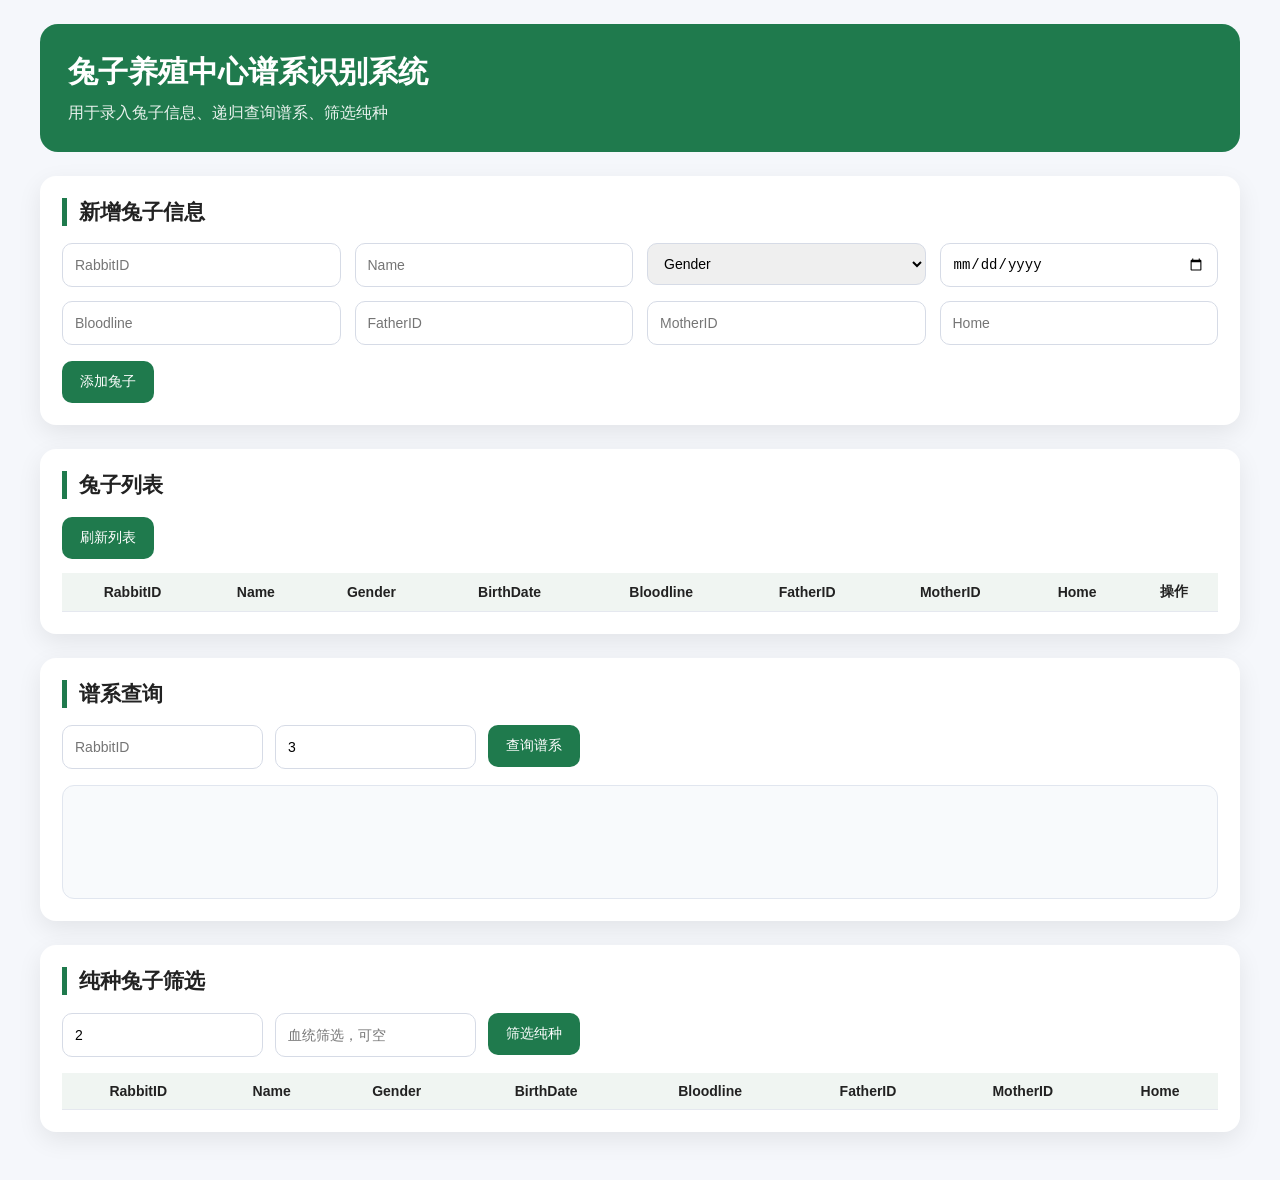
==== templates/index.html @ 920c098c "上传第一版网页系统代码" ====
<!DOCTYPE html>
<html lang="zh-CN">
<head>
    <meta charset="UTF-8">
    <title>兔子谱系识别系统</title>
    <link rel="stylesheet" href="/static/style.css">
</head>
<body>

<div class="app">

    <header class="header">
        <h1>兔子养殖中心谱系识别系统</h1>
        <p>用于录入兔子信息、递归查询谱系、筛选纯种</p>
    </header>

    <!-- 新增兔子模块 -->
    <section class="panel">
        <h2>新增兔子信息</h2>
        <div class="form-grid">
            <input id="RabbitID" placeholder="RabbitID">
            <input id="Name" placeholder="Name">
            <select id="Gender">
                <option value="">Gender</option>
                <option value="Male">Male</option>
                <option value="Female">Female</option>
            </select>
            <input id="BirthDate" type="date">
            <input id="Bloodline" placeholder="Bloodline">
            <input id="FatherID" placeholder="FatherID">
            <input id="MotherID" placeholder="MotherID">
            <input id="Home" placeholder="Home">
        </div>
        <button onclick="addRabbit()">添加兔子</button>
    </section>

    <!-- 兔子列表 -->
    <section class="panel">
        <h2>兔子列表</h2>
        <button onclick="loadRabbits()">刷新列表</button>
        <div class="table-wrapper">
            <table>
                <thead>
                    <tr>
                        <th>RabbitID</th>
                        <th>Name</th>
                        <th>Gender</th>
                        <th>BirthDate</th>
                        <th>Bloodline</th>
                        <th>FatherID</th>
                        <th>MotherID</th>
                        <th>Home</th>
                        <th>操作</th>
                    </tr>
                </thead>
                <tbody id="rabbitTable"></tbody>
            </table>
        </div>
    </section>

    <!-- 谱系查询 -->
    <section class="panel">
        <h2>谱系查询</h2>
        <div class="query-row">
            <input id="queryRabbitID" placeholder="RabbitID">
            <input id="lineageDepth" type="number" min="1" value="3">
            <button onclick="queryLineage()">查询谱系</button>
        </div>
        <div id="lineageResult" class="lineage-box"></div>
    </section>

    <!-- 纯种筛选 -->
    <section class="panel">
        <h2>纯种兔子筛选</h2>
        <div class="query-row">
            <input id="pureDepth" type="number" min="1" value="2">
            <input id="pureBloodline" placeholder="血统筛选，可空">
            <button onclick="queryPurebred()">筛选纯种</button>
        </div>
        <div class="table-wrapper">
            <table>
                <thead>
                    <tr>
                        <th>RabbitID</th>
                        <th>Name</th>
                        <th>Gender</th>
                        <th>BirthDate</th>
                        <th>Bloodline</th>
                        <th>FatherID</th>
                        <th>MotherID</th>
                        <th>Home</th>
                    </tr>
                </thead>
                <tbody id="pureTable"></tbody>
            </table>
        </div>
    </section>

</div>

<script src="/static/main.js"></script>
</body>
</html>
---- static/style.css ----
body { font-family:"Microsoft YaHei",Arial,sans-serif; background:#f5f7fb; margin:0; color:#222; }
.app { max-width:1200px; margin:0 auto; padding:24px; }
.header { background:#1f7a4d; color:white; padding:28px; border-radius:18px; margin-bottom:24px; }
.header h1 { margin:0 0 10px; font-size:30px; }
.header p { margin:0; opacity:0.9; }
.panel { background:white; border-radius:16px; padding:22px; margin-bottom:24px; box-shadow:0 8px 24px rgba(0,0,0,0.08);}
.panel h2 { margin-top:0; font-size:21px; border-left:5px solid #1f7a4d; padding-left:12px;}
.form-grid { display:grid; grid-template-columns:repeat(4,1fr); gap:14px; margin-bottom:16px;}
.query-row { display:flex; gap:12px; margin-bottom:16px;}
input, select { height:42px; border:1px solid #d6dbe6; border-radius:10px; padding:0 12px; font-size:14px; }
input:focus, select:focus { outline:none; border-color:#1f7a4d; box-shadow:0 0 0 3px rgba(31,122,77,0.15);}
button { height:42px; padding:0 18px; border:none; border-radius:10px; background:#1f7a4d; color:white; font-size:14px; cursor:pointer;}
button:hover { background:#17613c; }
.table-wrapper { overflow-x:auto; margin-top:14px; }
table { width:100%; border-collapse:collapse; min-width:900px; }
th,td { border-bottom:1px solid #e5e8ef; padding:10px; text-align:center; font-size:14px; }
th { background:#f0f5f2; font-weight:700; }
tr:hover { background:#f8fbf9; }
.lineage-box { background:#f8fafc; border:1px solid #e1e6ef; border-radius:12px; padding:16px; min-height:80px; white-space:pre-wrap; font-family:Consolas, monospace; }
.node { margin-left:20px; line-height:1.8; }
.node-title { font-weight:bold; color:#1f7a4d; }
.delete-btn { background:#d9534f; }
.delete-btn:hover { background:#b63d39; }
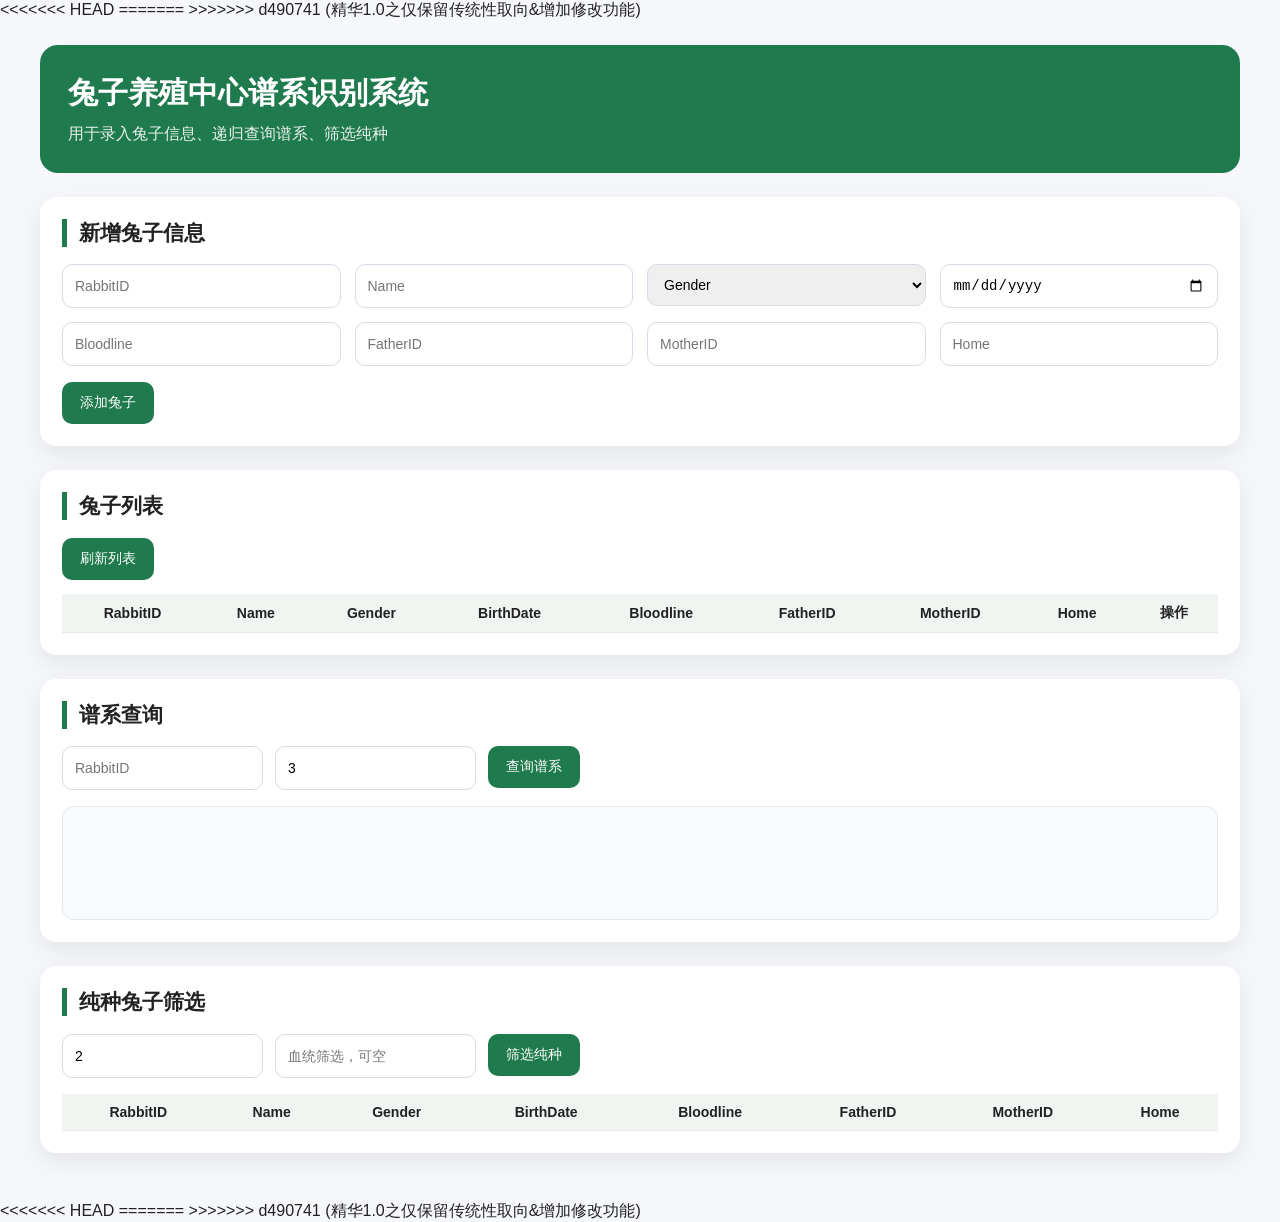
==== commit 06a6ad54: "精华1.0之仅保留传统性取向&增加修改功能" ====
--- a/templates/index.html
+++ b/templates/index.html
@@ -4,6 +4,10 @@
     <meta charset="UTF-8">
     <title>兔子谱系识别系统</title>
     <link rel="stylesheet" href="/static/style.css">
+<<<<<<< HEAD
+=======
+<base target="_blank">
+>>>>>>> d490741 (精华1.0之仅保留传统性取向&增加修改功能)
 </head>
 <body>
 
@@ -98,6 +102,33 @@
 
 </div>
 
+<<<<<<< HEAD
+=======
+<!-- 编辑弹窗 -->
+<div id="editModal" class="modal" style="display:none;">
+    <div class="modal-content">
+        <h3>编辑兔子信息</h3>
+        <div class="form-grid">
+            <input id="editRabbitID" placeholder="RabbitID" disabled>
+            <input id="editName" placeholder="Name">
+            <select id="editGender">
+                <option value="Male">Male</option>
+                <option value="Female">Female</option>
+            </select>
+            <input id="editBirthDate" type="date">
+            <input id="editBloodline" placeholder="Bloodline">
+            <input id="editFatherID" placeholder="FatherID">
+            <input id="editMotherID" placeholder="MotherID">
+            <input id="editHome" placeholder="Home">
+        </div>
+        <div class="modal-actions">
+            <button onclick="saveEdit()">保存修改</button>
+            <button class="cancel-btn" onclick="closeEditModal()">取消</button>
+        </div>
+    </div>
+</div>
+
+>>>>>>> d490741 (精华1.0之仅保留传统性取向&增加修改功能)
 <script src="/static/main.js"></script>
 </body>
 </html>
--- a/static/style.css
+++ b/static/style.css
@@ -19,5 +19,25 @@
 .lineage-box { background:#f8fafc; border:1px solid #e1e6ef; border-radius:12px; padding:16px; min-height:80px; white-space:pre-wrap; font-family:Consolas, monospace; }
 .node { margin-left:20px; line-height:1.8; }
 .node-title { font-weight:bold; color:#1f7a4d; }
+<<<<<<< HEAD
 .delete-btn { background:#d9534f; }
-.delete-btn:hover { background:#b63d39; }+.delete-btn:hover { background:#b63d39; }
+=======
+
+/* 删除按钮 */
+.delete-btn { background:#d9534f; }
+.delete-btn:hover { background:#b63d39; }
+
+/* 编辑按钮 */
+.edit-btn { background:#f0ad4e; margin-right:6px; }
+.edit-btn:hover { background:#ec971f; }
+
+/* 编辑弹窗 */
+.modal { position:fixed; top:0; left:0; width:100%; height:100%; background:rgba(0,0,0,0.5); display:flex; align-items:center; justify-content:center; z-index:1000; }
+.modal-content { background:white; padding:28px; border-radius:16px; width:90%; max-width:700px; box-shadow:0 20px 60px rgba(0,0,0,0.3); }
+.modal-content h3 { margin-top:0; font-size:20px; border-left:5px solid #1f7a4d; padding-left:12px; }
+.modal-content .form-grid { margin-bottom:0; }
+.modal-actions { display:flex; gap:12px; justify-content:flex-end; margin-top:16px; }
+.cancel-btn { background:#6c757d; }
+.cancel-btn:hover { background:#5a6268; }
+>>>>>>> d490741 (精华1.0之仅保留传统性取向&增加修改功能)
